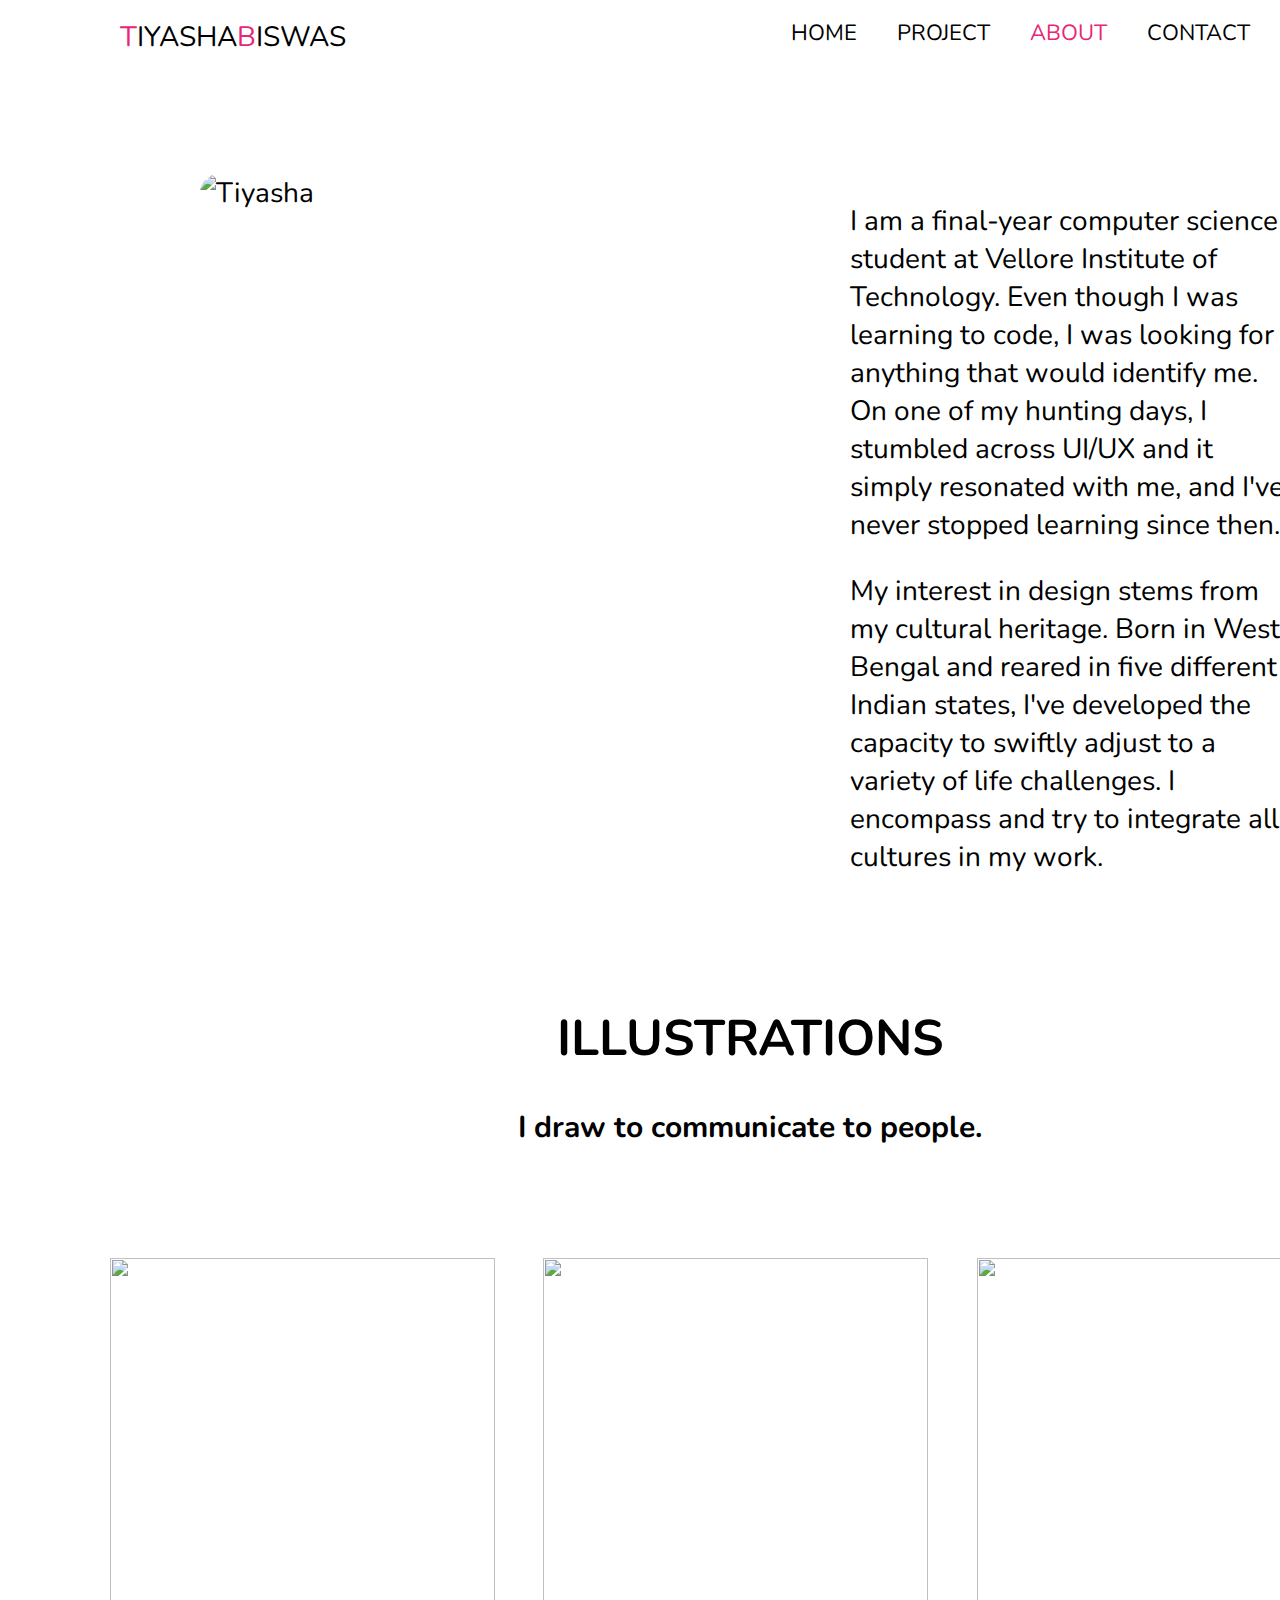
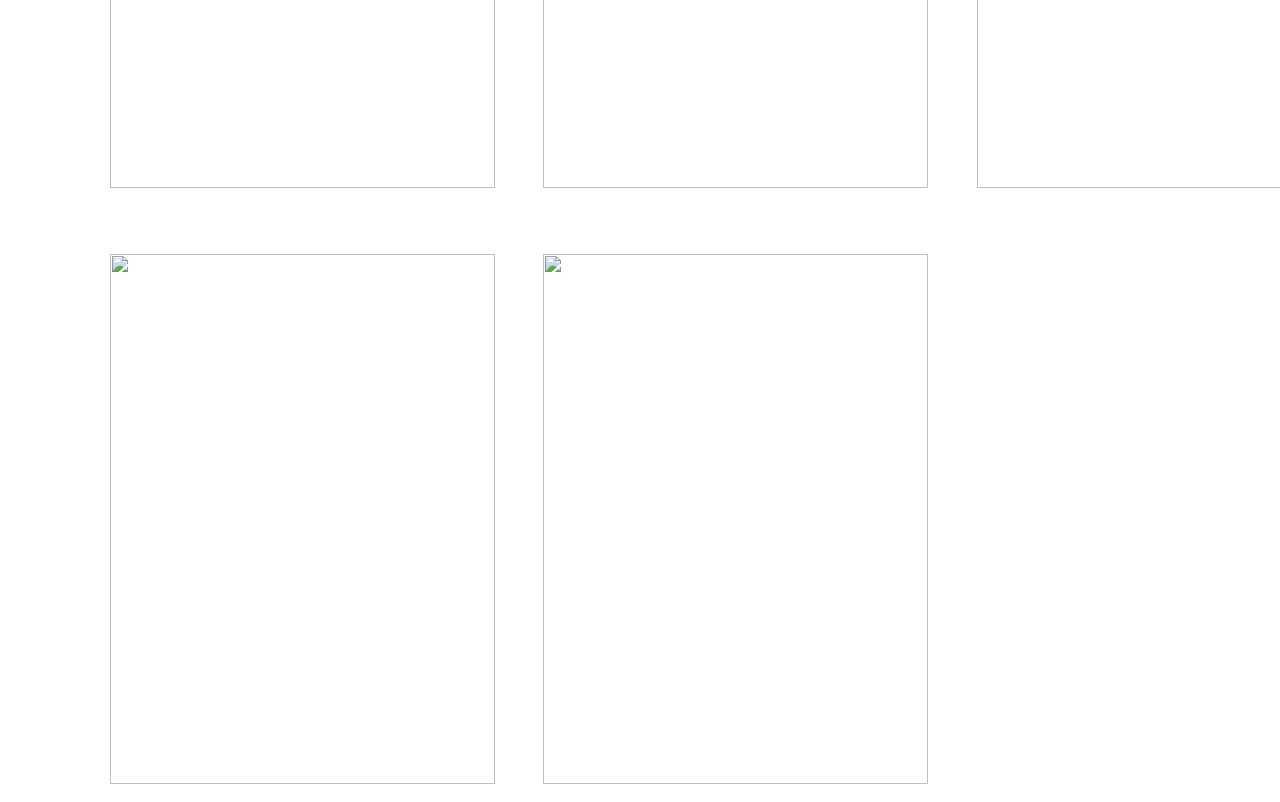
==== about.html @ a680f9ee "Add files via upload" ====
<!DOCTYPE html>
<html>
<head>
<title>Tiyasha's Portfolio</title>
<meta charset="UTF-8">
<meta name="viewport" content="width=device-width, initial-scale=1">
<link href="https://fonts.googleapis.com/css2?family=Nunito:wght@600&display=swap" rel="stylesheet" type="text/css">
<link rel="stylesheet" href="style.css" type="text/css" media="screen">
<link rel="stylesheet" href="https://cdnjs.cloudflare.com/ajax/libs/font-awesome/4.7.0/css/font-awesome.min.css">
</head>


<!-- Navbar (sit on top) -->

<div id="navbar" class="sticky">
    <a href="#" style="float:left; font-size: 28px;"><span style='color: #E92577'>T</span><span style='color: black'>IYASHA</span><span style='color: #E92577'>B</span><span style='color: black'>ISWAS</span></a>
    <a onclick="clickSingleA(this)" class="single" href="#" style="float:right; ">RESUME</a>
    <a onclick="clickSingleA(this)" class="single" href="index.html#contact" style="float:right;">CONTACT</a>
    <a onclick="clickSingleA(this)" class="single active"  href="about.html" style="float:right;">ABOUT</a>
    <a onclick="clickSingleA(this)" class="single" href="index.html#projects" style="float:right;">PROJECT</a>
      <a onclick="clickSingleA(this)" class="single" href="index.html" style="float:right;">HOME</a>
      
    
  
      
  
  </div>
  <div>
    <div class="column" >
        <img src="images/JPEG image 2.jpeg" alt="Tiyasha" width="452" height="675" style="border-radius: 20px;">
    </div>
    <div class="column" style="padding-top: 100px;">
        <p>I am a final-year computer science student at Vellore Institute of Technology. Even though I was learning to code, I was looking for anything that would identify me. On one of my hunting days, I stumbled across UI/UX and it simply resonated with me, and I've never stopped  learning since then.
        </p>
           <p> My interest in design stems from my cultural heritage. Born in West Bengal and reared in five different Indian states, I've developed the capacity to swiftly adjust to a variety of life challenges. I encompass and try to integrate all cultures in my work. </p>

    </div>
</div>


<br>
<br>
<div>
    
<br>
<br>
<br>

<br>
<br>
<br>
    <h1 style="text-align: center; font-size: 50px;">ILLUSTRATIONS</h1>
    <h2 style="text-align: center; font-size: 30px;">I draw to communicate to people. </h2>
    <br>
    <br>
    <div class="rowabout">
        <div class="columnabout" >
          <img src="images/D68BE163-136F-4C11-ABF0-34C58E48030F.png" style="width: 385px; height: 530px;">
        </div>
        <div class="columnabout" >
            <img src="images/4199A84B-AF0F-4478-8C73-AD6F738A2B15.png" style="width: 385px; height: 530px;">
        </div>
        <div class="columnabout" >
            <img src="images/20D520AE-FDAB-4430-A6DC-A3D001329730.png" style="width: 385px; height: 530px;">
         </div>
    </div>
    <br>
    <div class="rowabout">
        <div class="columnabout" >
            <img src="images/0504BCF1-55E5-405A-874C-11BDF65EBFAC.png" style="width: 385px; height: 530px;">
        </div>
        <div class="columnabout" >
            <img src="images/94ABC149-FAC3-468C-AA1A-42CF0CD1E70B (2).png" style="width: 385px; height: 530px;">
        </div>
        <div class="columnabout" >
            <!--<img src="images/20D520AE-FDAB-4430-A6DC-A3D001329730.png" style="width: 385px; height: 530px;">-->
        </div>
    </div>

</div>
<footer >
  
</footer>

<script>
    function clickSingleA(a)
    {
        items = document.querySelectorAll('.single.active');

        if(items.length) 
        {
            items[0].className = 'single';
        }

        a.className = 'single active';
    }
</script>

</html>
---- style.css ----
body {
    width: 1400px;
    height: 100%;
    margin: 0;
    font-size: 28px;
    font-family: "Nunito";
    background: #FFFFFF;
    padding-left: 100px;
}

h3{
  font-size: 32px;
}

#navbar {
    overflow: hidden;
    background-color: #FFFFFF;
    font-size: 28px;
    top: 0;
    font-family: "Nunito";
    
  }
  
#navbar a {
    display: block;
    color: black;
    
    text-align: center;
    padding: 18px 20px;
    text-decoration: none;
    font-size: 22px;
    font-family: "Nunito";
  }
  
#navbar a:hover {
    background-color: white;
    color: #E92577;
    
    font-size: 22px;
    font-family: "Nunito";
  }
  
#navbar a.active {
    background-color: #FFFFFF;
    
    color: #E92577;
  }
  
.content {
    padding: 16px;
  }
 
  
  /* Create two equal columns that floats next to each other */
  .column {
    float: left;
    width: 50%;
    padding-left: 100px;
    padding-right: 100px;
    padding-top: 100px;
    padding-bottom: 100px;
  }
  
  /* Clear floats after the columns */
  .row:after {
    content: "";
    display: table;
    clear: both;
  }
  
  /* Responsive layout - makes the two columns stack on top of each other instead of next to each other */
  @media screen and (max-width: 600px) {
    .column {
      width: 100%;
    }
  }
  .projectimage {
    width: 1180px;
    height: 375px;
    left: 50px;
    top: 2510px;

    border-radius: 10px;
  }



  .image-stack {
    display: grid;
    grid-template-columns: repeat(12, 1fr);
  }
  .image-stack__item--top {
    grid-column: 1 / span 4;
    grid-row: 1;
    padding-top: 5%; 
    padding-left: 5%;
    z-index: 1; 
  }
    
  .image-stack__item--bottom {
    grid-column: 2 / 1;
    grid-row: 1; 
  }




  .timeline {
    margin: 40px 0;
    list-style-type: none;
    display: flex;
    padding: 0;
    text-align: center;
  }
  .timeline li {
    transition: all 200ms ease-in;
  }
  .timestamp {
    width: 100%; 
    margin-bottom: 20px;
    padding: 0px 40px;
    display: flex;
    flex-direction: column;
    justify-content: center;
    align-items: left;
    font-weight: 100; 
  }
  .status {
    padding: 10px 20px;
    display: flex;
    justify-content: left;
    border-top: 2px solid gray;
    position:relative;
  }
    
  .status span {
    font-weight: 600;
    padding-top: 25px;
  }
  .status span:before {
    content: '';
    width: 20px;
    height: 20px;
    background-color: #E92577;
    border-radius: 25px;
    border: 4px solid #E92577;
    position: absolute;
    top: -15px;
    left: calc(5% - 22px); 
    transition: all 200ms ease-in;
  }
  .swiper-control {
    text-align: right;
  }
  
  .swiper-container {
    width: 100%;
    height: 550px;
    margin: 50px 0;
    overflow: hidden;
    padding: 0 20px 0px 0;
  }
  .swiper-slide {
    width: 80%;
    height: 500px;
    text-align: left;
    font-size: 22px;
  }
  .swiper-slide:nth-child(2n) {
    width: 50%;
  }
  .swiper-slide:nth-child(3n) {
    width: 50%;
  }



  /* Create three equal columns that floats next to each other */
.columnabout {
  float:left;
  width: 33.33%;
  padding: 10px;
  font-size: 22px;

}

/* Clear floats after the columns */
.rowabout:after {
  content: "";
  display: table;
  clear: both;
  font-size: medium;
}



 
.sticky {
  position: relative;
  top: 0;
  width: 100%;
}

.sticky + .content {
  padding-top: 60px;
}
* {
  box-sizing: border-box;
}
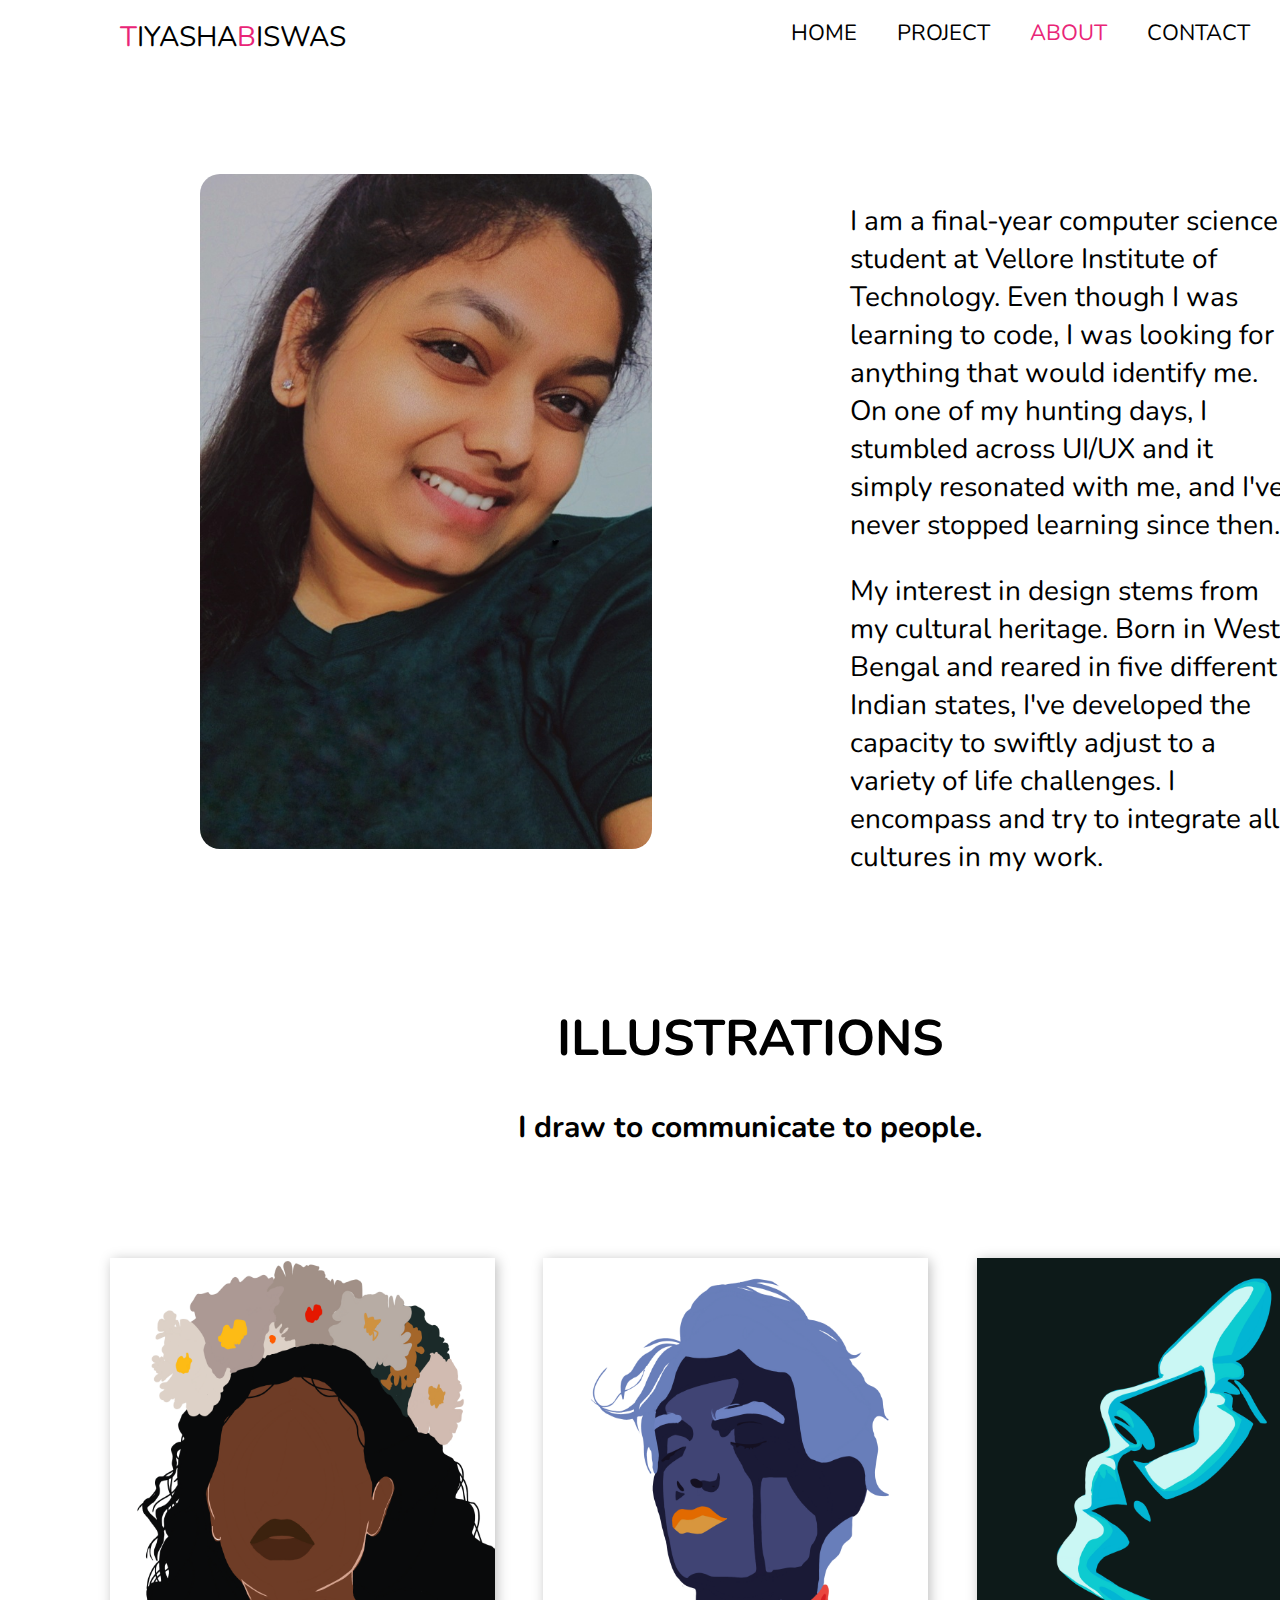
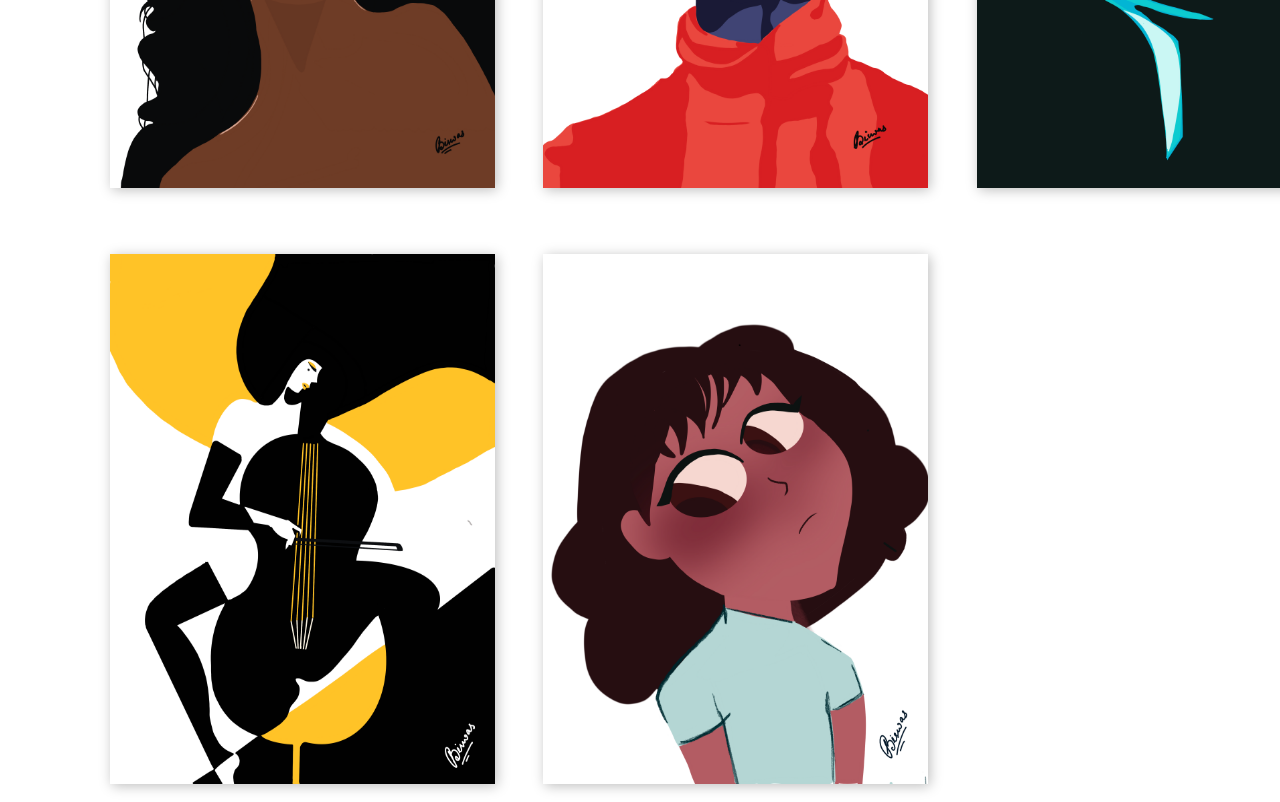
==== commit 9755aec7: "Update about.html" ====
--- a/about.html
+++ b/about.html
@@ -55,22 +55,22 @@
     <br>
     <div class="rowabout">
         <div class="columnabout" >
-          <img src="images/D68BE163-136F-4C11-ABF0-34C58E48030F.png" style="width: 385px; height: 530px;">
+          <img src="images/D68BE163-136F-4C11-ABF0-34C58E48030F.png" style="width: 385px; height: 530px;     box-shadow: 2px 2px 12px rgb(190, 190, 190);">
         </div>
         <div class="columnabout" >
-            <img src="images/4199A84B-AF0F-4478-8C73-AD6F738A2B15.png" style="width: 385px; height: 530px;">
+            <img src="images/4199A84B-AF0F-4478-8C73-AD6F738A2B15.png" style="width: 385px; height: 530px;     box-shadow: 2px 2px 12px rgb(190, 190, 190);">
         </div>
         <div class="columnabout" >
-            <img src="images/20D520AE-FDAB-4430-A6DC-A3D001329730.png" style="width: 385px; height: 530px;">
+            <img src="images/20D520AE-FDAB-4430-A6DC-A3D001329730.png" style="width: 385px; height: 530px;    box-shadow: 2px 2px 12px rgb(190, 190, 190);">
          </div>
     </div>
     <br>
     <div class="rowabout">
         <div class="columnabout" >
-            <img src="images/0504BCF1-55E5-405A-874C-11BDF65EBFAC.png" style="width: 385px; height: 530px;">
+            <img src="images/0504BCF1-55E5-405A-874C-11BDF65EBFAC.png" style="width: 385px; height: 530px;     box-shadow: 2px 2px 12px rgb(190, 190, 190);">
         </div>
         <div class="columnabout" >
-            <img src="images/94ABC149-FAC3-468C-AA1A-42CF0CD1E70B (2).png" style="width: 385px; height: 530px;">
+            <img src="images/94ABC149-FAC3-468C-AA1A-42CF0CD1E70B (2).png" style="width: 385px; height: 530px;    box-shadow: 2px 2px 12px rgb(190, 190, 190);">
         </div>
         <div class="columnabout" >
             <!--<img src="images/20D520AE-FDAB-4430-A6DC-A3D001329730.png" style="width: 385px; height: 530px;">-->
@@ -96,4 +96,4 @@
     }
 </script>
 
-</html>+</html>
--- a/style.css
+++ b/style.css
@@ -79,15 +79,17 @@
     height: 375px;
     left: 50px;
     top: 2510px;
+    box-shadow: 2px 2px 12px rgb(190, 190, 190);
 
     border-radius: 10px;
   }
-
+ 
 
 
   .image-stack {
     display: grid;
     grid-template-columns: repeat(12, 1fr);
+    padding-left: 2.5em;
   }
   .image-stack__item--top {
     grid-column: 1 / span 4;
@@ -161,16 +163,16 @@
     padding: 0 20px 0px 0;
   }
   .swiper-slide {
-    width: 80%;
+    width: 70%;
     height: 500px;
     text-align: left;
     font-size: 22px;
   }
   .swiper-slide:nth-child(2n) {
-    width: 50%;
+    width: 70%;
   }
   .swiper-slide:nth-child(3n) {
-    width: 50%;
+    width: 58%;
   }
 
 
@@ -207,4 +209,3 @@
 * {
   box-sizing: border-box;
 }
-
